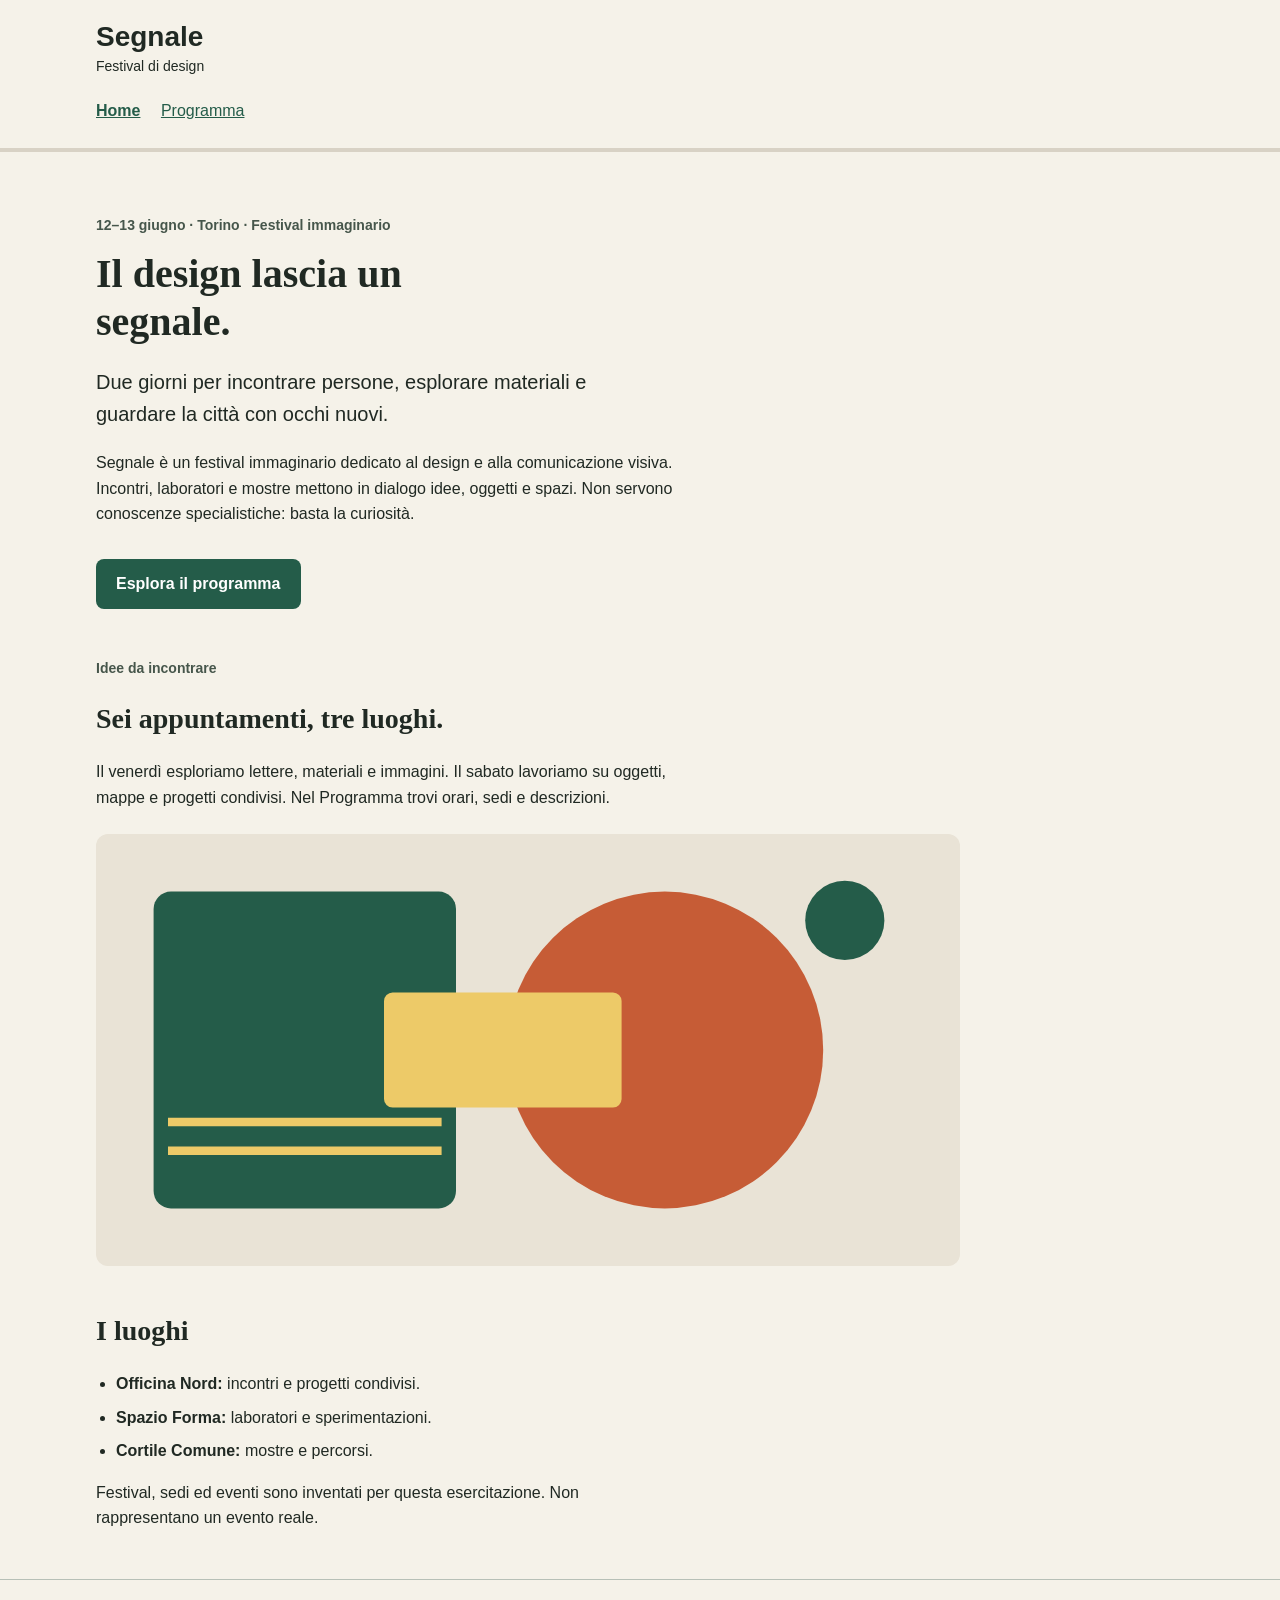
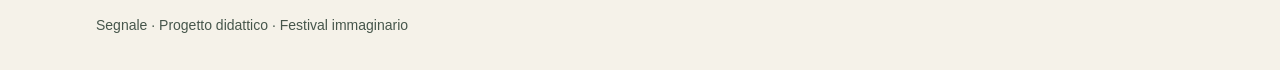
==== index.html @ 0bb01dc4 "Prima versione senza modifiche" ====
<!doctype html>
<html lang="it">
<head>
  <meta charset="utf-8">
  <meta name="viewport" content="width=device-width, initial-scale=1">
  <title>Segnale — Festival di design</title>
  <link rel="stylesheet" href="style.css">
</head>
<body>
  <a class="skip-link" href="#contenuto">Vai al contenuto</a>
  <header class="site-header">
    <div class="container">
      <a class="brand" href="index.html">Segnale<span>Festival di design</span></a>
      <nav aria-label="Navigazione principale">
        <a href="index.html" aria-current="page">Home</a>
        <!-- Da completare: collegare questa voce alla pagina Programma. -->
        <a href="#">Programma</a>
      </nav>
    </div>
  </header>

  <main id="contenuto" class="container">
    <section class="intro" aria-labelledby="titolo-home">
      <p class="eyebrow">12–13 giugno · Torino · Festival immaginario</p>
      <h1 id="titolo-home">Il design lascia un segnale.</h1>
      <p class="lead">Due giorni per incontrare persone, esplorare materiali e guardare la città con occhi nuovi.</p>
      <p class="reading-text">Segnale è un festival immaginario dedicato al design e alla comunicazione visiva. Incontri, laboratori e mostre mettono in dialogo idee, oggetti e spazi. Non servono conoscenze specialistiche: basta la curiosità.</p>
      <!-- Da completare: anche questo collegamento deve aprire il Programma. -->
      <a class="button-link" href="#">Esplora il programma</a>
    </section>

    <section class="content-section" aria-labelledby="titolo-festival">
      <p class="eyebrow">Idee da incontrare</p>
      <h2 id="titolo-festival">Sei appuntamenti, tre luoghi.</h2>
      <p class="reading-text">Il venerdì esploriamo lettere, materiali e immagini. Il sabato lavoriamo su oggetti, mappe e progetti condivisi. Nel Programma trovi orari, sedi e descrizioni.</p>
      <img class="festival-image" src="assets/festival.svg" alt="Composizione geometrica di cerchi e rettangoli nei colori del festival" width="1200" height="600">
    </section>

    <section class="content-section" aria-labelledby="titolo-luoghi">
      <h2 id="titolo-luoghi">I luoghi</h2>
      <ul class="venues">
        <li><strong>Officina Nord:</strong> incontri e progetti condivisi.</li>
        <li><strong>Spazio Forma:</strong> laboratori e sperimentazioni.</li>
        <li><strong>Cortile Comune:</strong> mostre e percorsi.</li>
      </ul>
      <p class="reading-text">Festival, sedi ed eventi sono inventati per questa esercitazione. Non rappresentano un evento reale.</p>
    </section>
  </main>

  <footer class="site-footer"><div class="container"><p>Segnale · Progetto didattico · Festival immaginario</p></div></footer>
</body>
</html>
---- style.css ----
/* Stile iniziale: tipografia, colori e variabili CSS sono già predisposti.
   Lavoreremo su collegamenti, CSS condiviso e disposizione delle schede. */

/* Scelte comuni: ogni regola usa var() per richiamarne il valore. */
:root {
  --colore-primario: #245c49;
  --colore-primario-scuro: #173f32;
  --colore-sfondo: #f5f2e9;
  --colore-testo: #202923;
  --font-testo: Arial, Helvetica, sans-serif;
  --font-titoli: Georgia, "Times New Roman", serif;
}

* {
  box-sizing: border-box;
}

body {
  margin: 0;
  background: var(--colore-sfondo);
  color: var(--colore-testo);
  font-family: var(--font-testo);
  font-size: 1rem;
  line-height: 1.6;
}

a {
  color: var(--colore-primario);
}

a:hover {
  text-decoration-thickness: 3px;
}

a:focus-visible {
  outline: 3px solid var(--colore-testo);
  outline-offset: 4px;
}

.container {
  width: 92%;
  max-width: 68rem;
  margin: 0 auto;
}

.site-header {
  padding: 1.25rem 0;
  border-bottom: 4px solid #d8d2c5;
}

.brand {
  display: inline-block;
  color: var(--colore-testo);
  font-size: 1.75rem;
  font-weight: bold;
  line-height: 1.2;
  text-decoration: none;
}

.brand span {
  display: block;
  margin-top: 0.25rem;
  font-size: 0.875rem;
  font-weight: normal;
}

nav {
  margin-top: 1rem;
}

nav a {
  display: inline-block;
  margin-right: 1rem;
  padding: 0.25rem 0;
}

nav a[aria-current="page"] {
  font-weight: bold;
}

.intro {
  padding: 3rem 0 1rem;
}

.eyebrow,
.event-meta {
  color: #46564b;
  font-size: 0.875rem;
  font-weight: bold;
}

h1,
h2,
h3 {
  font-family: var(--font-titoli);
  line-height: 1.2;
}

h1 {
  max-width: 18ch;
  margin: 0.75rem 0 1.25rem;
  font-size: 2.5rem;
}

h2 {
  font-size: 1.75rem;
}

h3 {
  margin: 0.5rem 0 0.75rem;
  font-size: 1.375rem;
}

.lead {
  max-width: 48ch;
  font-size: 1.25rem;
}

.reading-text {
  max-width: 65ch;
}

.button-link {
  display: inline-block;
  margin-top: 1rem;
  padding: 0.75rem 1.25rem;
  border-radius: 0.5rem;
  background: var(--colore-primario);
  color: #ffffff;
  font-weight: bold;
  text-decoration: none;
}

.button-link:hover {
  background: var(--colore-primario-scuro);
}

.content-section {
  margin: 2rem 0 3rem;
}

.festival-image {
  display: block;
  width: 100%;
  max-width: 54rem;
  height: auto;
  margin-top: 1.5rem;
  border-radius: 0.75rem;
}

.venues {
  padding-left: 1.25rem;
}

.venues li {
  margin-bottom: 0.5rem;
}

/* Qui inseriremo la regola .event-grid durante la demo. */

.event-card {
  margin-bottom: 1.5rem;
  overflow: hidden;
  border: 1px solid #b7c0b7;
  border-radius: 0.75rem;
  background: #ffffff;
}

.event-card img {
  display: block;
  width: 100%;
  height: auto;
}

.event-body {
  padding: 1.25rem;
}

.event-body p:last-child {
  margin-bottom: 0;
}

.event-place {
  color: #46564b;
  font-size: 0.875rem;
}

.site-footer {
  padding: 1.25rem 0;
  border-top: 1px solid #b7c0b7;
  color: #46564b;
  font-size: 0.875rem;
}

.skip-link {
  position: absolute;
  top: -6rem;
  left: 1rem;
  padding: 0.75rem 1rem;
  background: #ffffff;
  color: var(--colore-testo);
}

.skip-link:focus {
  top: 1rem;
}

/* Qui aggiungeremo la media query durante la demo. */
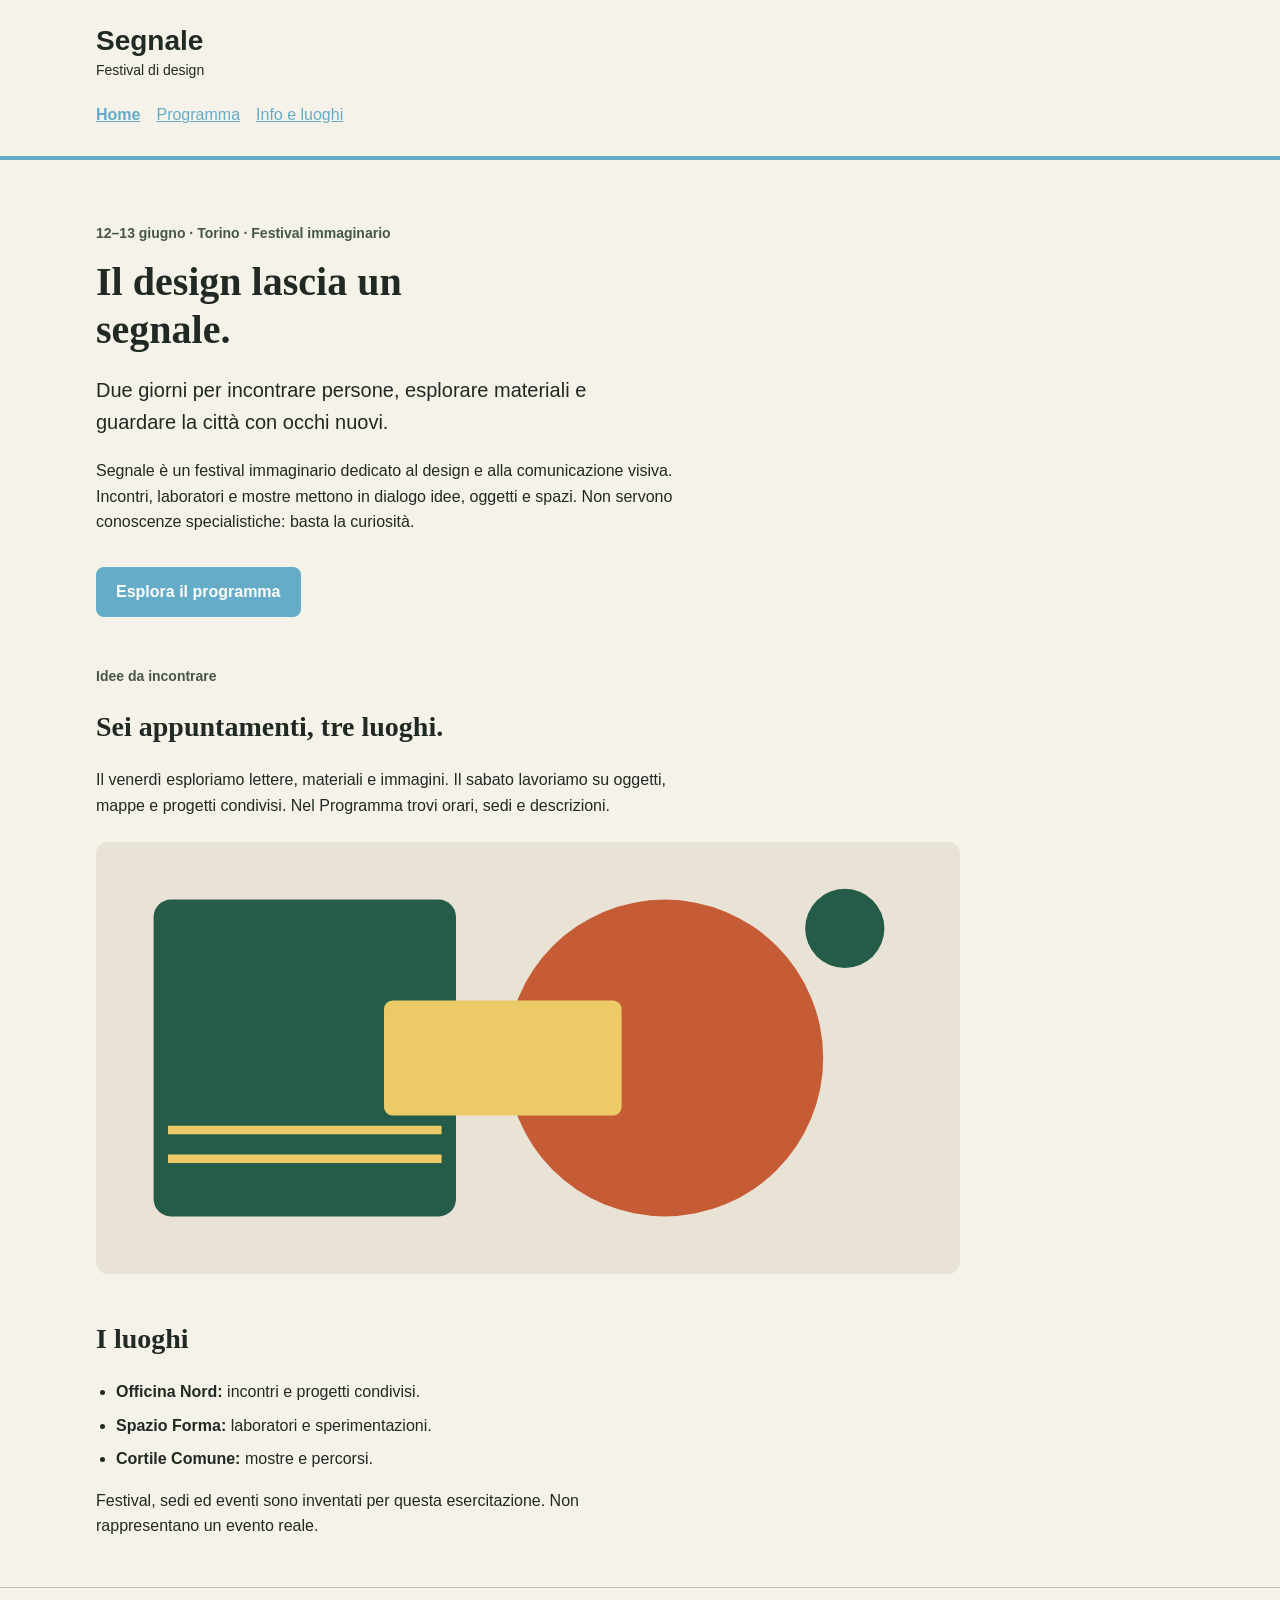
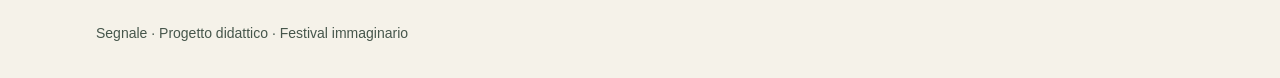
==== commit b5b74941: "Nuova Consegna" ====
--- a/index.html
+++ b/index.html
@@ -12,10 +12,10 @@
     <div class="container">
       <a class="brand" href="index.html">Segnale<span>Festival di design</span></a>
       <nav aria-label="Navigazione principale">
-        <a href="index.html" aria-current="page">Home</a>
-        <!-- Da completare: collegare questa voce alla pagina Programma. -->
-        <a href="#">Programma</a>
-      </nav>
+  <a href="index.html" aria-current="page">Home</a>
+  <a href="programma.html">Programma</a>
+  <a href="info.html">Info e luoghi</a>
+</nav>
     </div>
   </header>
 
@@ -26,7 +26,7 @@
       <p class="lead">Due giorni per incontrare persone, esplorare materiali e guardare la città con occhi nuovi.</p>
       <p class="reading-text">Segnale è un festival immaginario dedicato al design e alla comunicazione visiva. Incontri, laboratori e mostre mettono in dialogo idee, oggetti e spazi. Non servono conoscenze specialistiche: basta la curiosità.</p>
       <!-- Da completare: anche questo collegamento deve aprire il Programma. -->
-      <a class="button-link" href="#">Esplora il programma</a>
+      <a class="button-link" href="programma.html">Esplora il programma</a>
     </section>
 
     <section class="content-section" aria-labelledby="titolo-festival">
--- a/style.css
+++ b/style.css
@@ -3,12 +3,12 @@
 
 /* Scelte comuni: ogni regola usa var() per richiamarne il valore. */
 :root {
-  --colore-primario: #245c49;
-  --colore-primario-scuro: #173f32;
+  --colore-primario: #64acc8;
+  --colore-primario-scuro: #1f466e;
   --colore-sfondo: #f5f2e9;
   --colore-testo: #202923;
-  --font-testo: Arial, Helvetica, sans-serif;
-  --font-titoli: Georgia, "Times New Roman", serif;
+  --font-testo: "Poppins", sans-serif;
+  --font-titoli: "Palatino Linotype", serif;
 }
 
 * {
@@ -44,8 +44,8 @@
 }
 
 .site-header {
-  padding: 1.25rem 0;
-  border-bottom: 4px solid #d8d2c5;
+  padding: 1.5rem 0;
+  border-bottom: 4px solid var(--colore-primario);
 }
 
 .brand {
@@ -78,6 +78,15 @@
   font-weight: bold;
 }
 
+nav {
+  display: flex;
+  flex-wrap: wrap;
+  gap: 0.25rem 1rem;
+}
+
+nav a {
+  margin-right: 0;
+}
 .intro {
   padding: 3rem 0 1rem;
 }
@@ -156,10 +165,14 @@
   margin-bottom: 0.5rem;
 }
 
-/* Qui inseriremo la regola .event-grid durante la demo. */
+.event-grid {
+  display: grid;
+  grid-template-columns: minmax(0, 1fr);
+  gap: 1.5rem;
+}
 
 .event-card {
-  margin-bottom: 1.5rem;
+  margin-bottom: 0;
   overflow: hidden;
   border: 1px solid #b7c0b7;
   border-radius: 0.75rem;
@@ -205,4 +218,75 @@
   top: 1rem;
 }
 
-/* Qui aggiungeremo la media query durante la demo. */
+@media (min-width: 600px) {
+  .event-grid {
+    grid-template-columns: repeat(2, minmax(0, 1fr));
+  }
+}
+
+@media (min-width: 64rem) {
+  .event-grid {
+    grid-template-columns: repeat(3, minmax(0, 1fr));
+  }
+}
+.swiper {
+  width: 100%;
+  max-width: 54rem;
+}
+
+.place-card {
+  margin: 0;
+  overflow: hidden;
+  border-radius: 0.75rem;
+  background: #ffffff;
+}
+
+.place-card img {
+  display: block;
+  width: 100%;
+  height: auto;
+}
+
+.place-card figcaption {
+  padding: 1rem;
+}
+
+.gallery-controls {
+  display: flex;
+  justify-content: space-between;
+  margin-top: 0.75rem;
+}
+
+.gallery-controls button {
+  position: static;
+  width: 3rem;
+  height: 3rem;
+  margin: 0;
+  border: 2px solid var(--colore-primario-scuro);
+  border-radius: 0.5rem;
+  background: #ffffff;
+  color: var(--colore-primario-scuro);
+}
+
+.gallery-controls button:focus-visible {
+  outline: 3px solid var(--colore-testo);
+  outline-offset: 3px;
+}
+
+.map-container {
+  width: 100%;
+  height: 28rem;
+}
+
+.map-container iframe {
+  display: block;
+  width: 100%;
+  height: 100%;
+  border: 0;
+}
+
+@media (max-width: 600px) {
+  .map-container {
+    height: 22rem;
+  }
+}
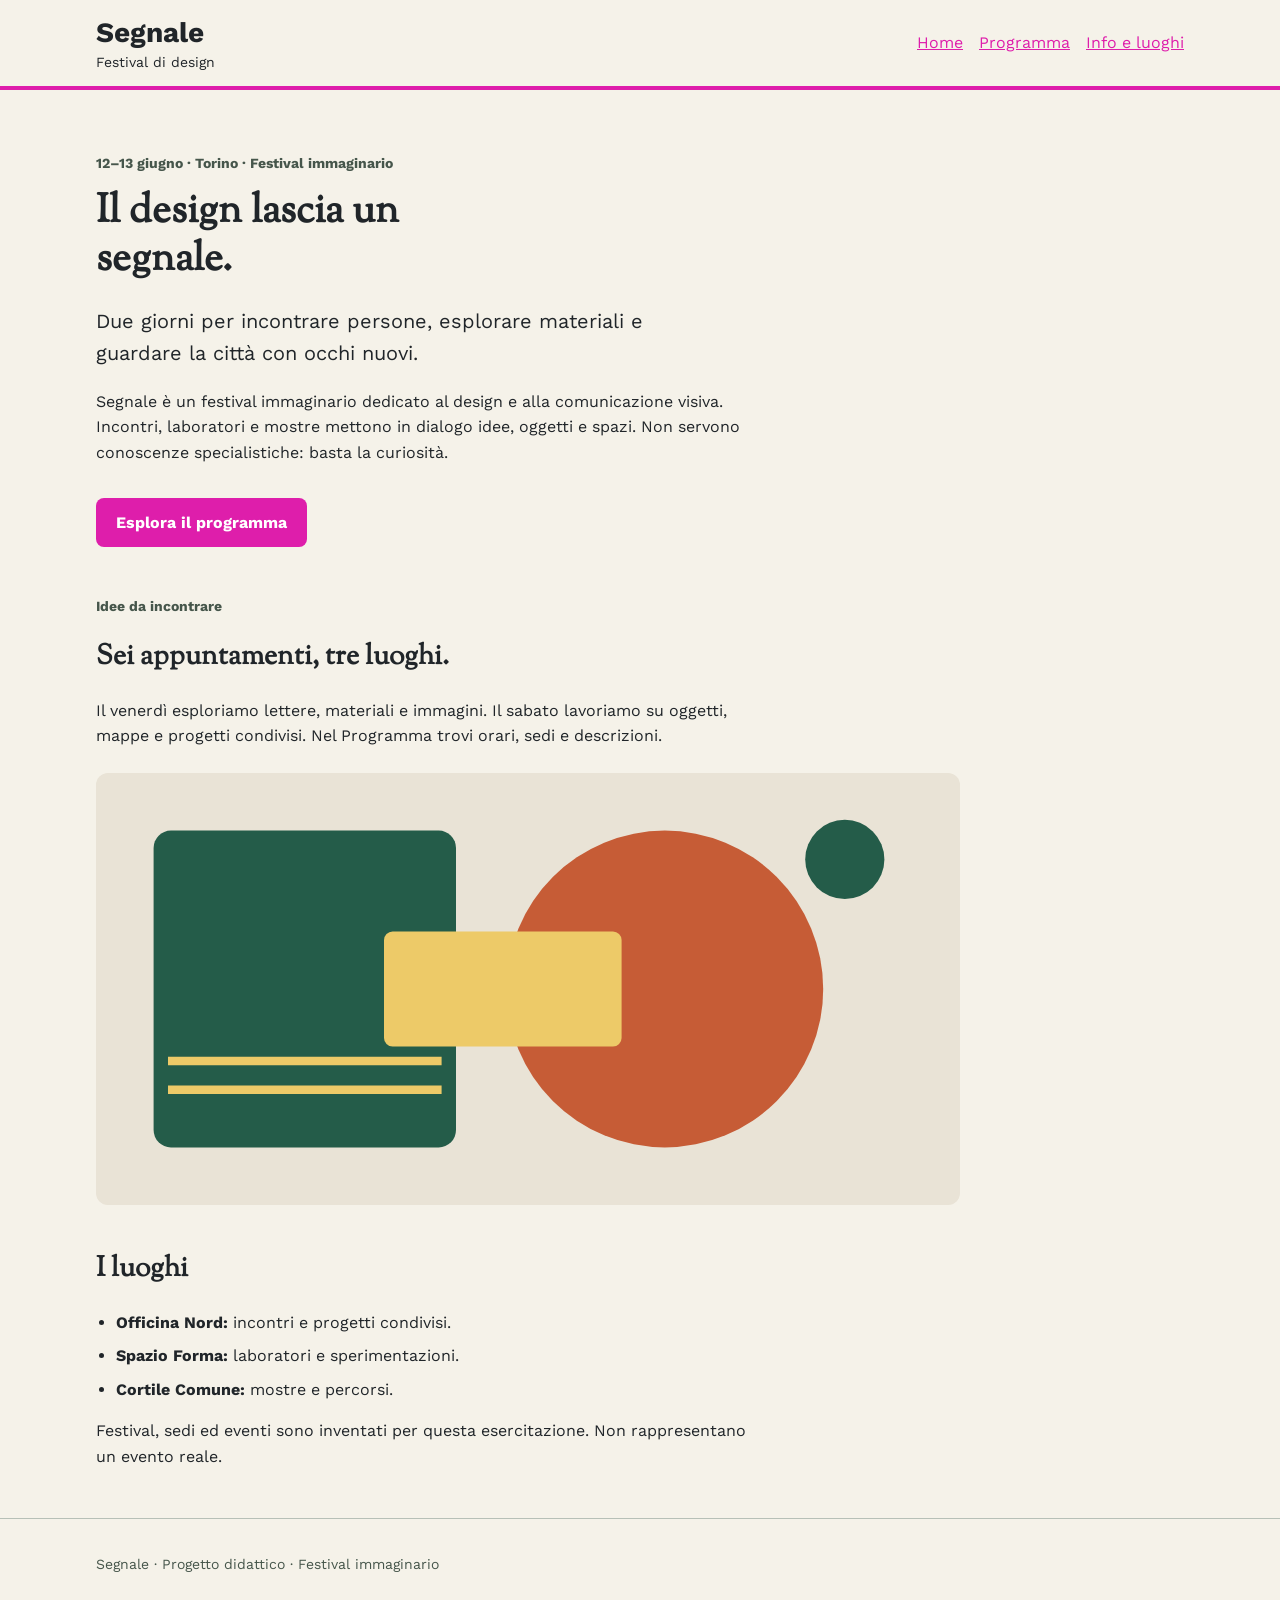
==== commit 6497b657: "Modifiche font 17/11" ====
--- a/index.html
+++ b/index.html
@@ -4,6 +4,12 @@
   <meta charset="utf-8">
   <meta name="viewport" content="width=device-width, initial-scale=1">
   <title>Segnale — Festival di design</title>
+  <link rel="preconnect" href="https://fonts.googleapis.com">
+<link rel="preconnect" href="https://fonts.gstatic.com" crossorigin>
+<link href="https://fonts.googleapis.com/css2?family=Sorts+Mill+Goudy:ital@0;1&display=swap" rel="stylesheet">
+<link rel="preconnect" href="https://fonts.googleapis.com">
+<link rel="preconnect" href="https://fonts.gstatic.com" crossorigin>
+<link href="https://fonts.googleapis.com/css2?family=Work+Sans:wght@400;500;600;700&display=swap" rel="stylesheet">
   <link rel="stylesheet" href="style.css">
 </head>
 <body>
--- a/style.css
+++ b/style.css
@@ -3,12 +3,12 @@
 
 /* Scelte comuni: ogni regola usa var() per richiamarne il valore. */
 :root {
-  --colore-primario: #64acc8;
-  --colore-primario-scuro: #1f466e;
+  --colore-primario: #de1eab;
+  --colore-primario-scuro: #ff6a44;
   --colore-sfondo: #f5f2e9;
-  --colore-testo: #202923;
-  --font-testo: "Poppins", sans-serif;
-  --font-titoli: "Palatino Linotype", serif;
+  --colore-testo: #202529;
+  --font-testo: "Work Sans", sans-serif;
+  --font-titoli: "Sorts Mill Goudy", serif;
 }
 
 * {
@@ -44,8 +44,18 @@
 }
 
 .site-header {
-  padding: 1.5rem 0;
+  position: sticky;
+  top: 0;
+  z-index: 1000;
+  padding: 1rem 0;
   border-bottom: 4px solid var(--colore-primario);
+  background: var(--colore-sfondo);
+}
+
+.site-header .container {
+  display: flex;
+  flex-direction: column;
+  gap: 0.5rem;
 }
 
 .brand {
@@ -65,27 +75,31 @@
 }
 
 nav {
-  margin-top: 1rem;
+  display: flex;
+  flex-direction: column;
+  gap: 0.25rem;
+  margin-top: 0;
 }
 
 nav a {
-  display: inline-block;
-  margin-right: 1rem;
+  display: block;
+  width: fit-content;
   padding: 0.25rem 0;
-}
-
-nav a[aria-current="page"] {
-  font-weight: bold;
-}
-
-nav {
-  display: flex;
-  flex-wrap: wrap;
-  gap: 0.25rem 1rem;
-}
-
-nav a {
-  margin-right: 0;
+  margin: 0;
+}
+
+@media (min-width: 600px) {
+  .site-header .container {
+    flex-direction: row;
+    align-items: center;
+    justify-content: space-between;
+  }
+
+  nav {
+    flex-direction: row;
+    flex-wrap: wrap;
+    gap: 0.25rem 1rem;
+  }
 }
 .intro {
   padding: 3rem 0 1rem;
